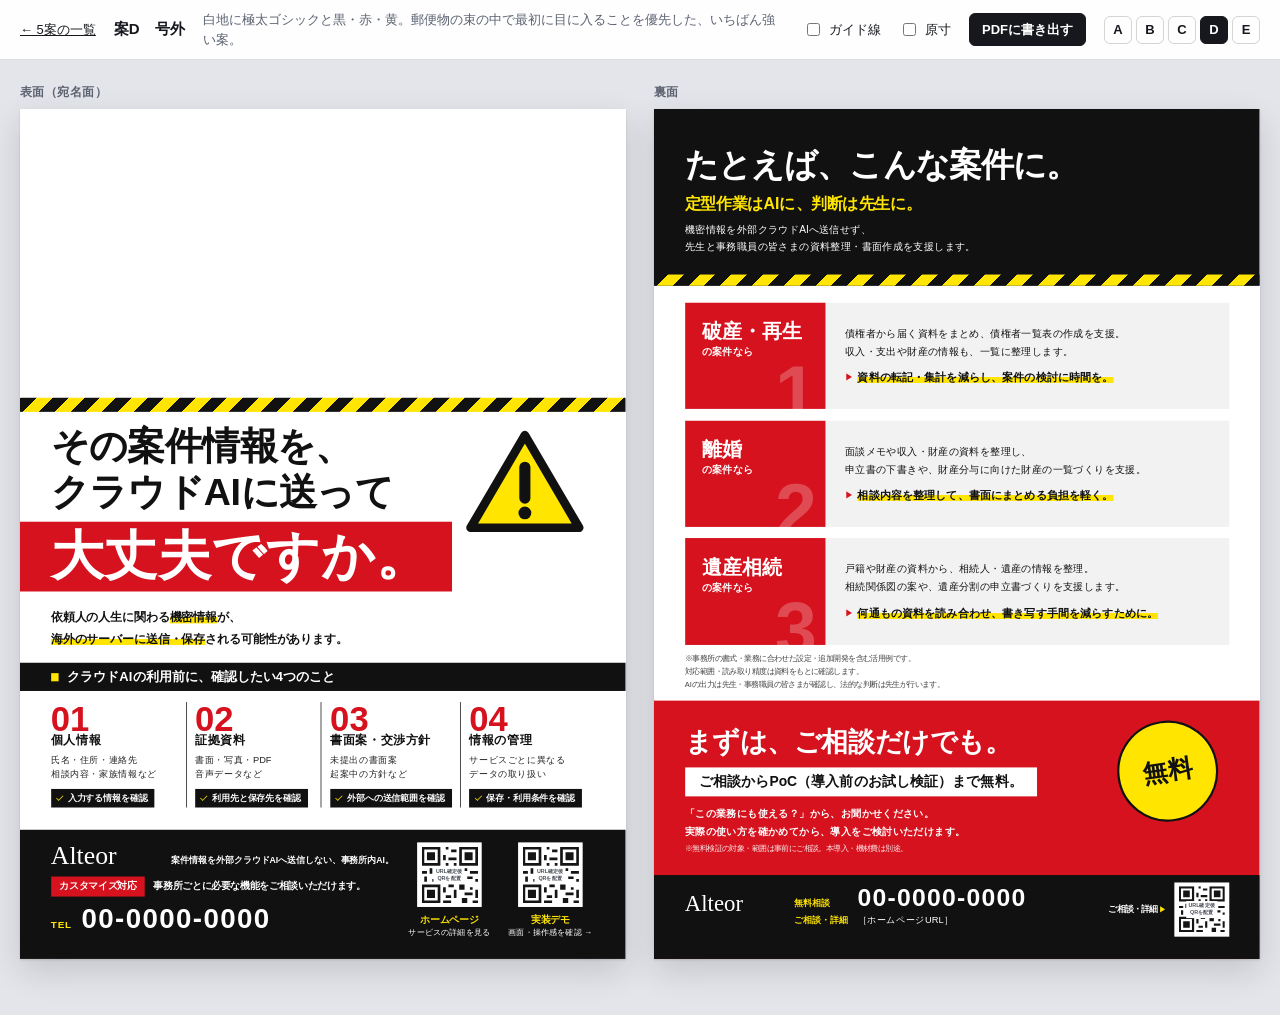
==== plan-d.html @ e07ad295 "Alteor DM デザイン5案を追加 A4大判ハガキDMの表面・裏面を5通りの見せ方で組んだ確認用ページ。  Co-Authored-By: Claude Fable 5.2 <noreply@an" ====
<!doctype html>
<html lang="ja">
<head>
<meta charset="utf-8">
<meta name="viewport" content="width=device-width, initial-scale=1">
<meta name="robots" content="noindex">
<title>案D 号外｜Alteor DM</title>
<link rel="stylesheet" href="shared/sheet.css">
<style>
  /* 案D 号外：白地に極太ゴシック、黒・赤・黄。郵便物の束の中で最初に目に入ることを優先する。 */
  .sheet { --k1: #111; --red: #d5121e; --yel: #ffe500; --din: "DIN Condensed", "Arial Narrow", "Helvetica Neue", sans-serif; color: var(--k1); }
  .tape { background: repeating-linear-gradient(-45deg, var(--k1) 0 4mm, var(--yel) 4mm 8mm); }
  .mk { background: linear-gradient(transparent 52%, var(--yel) 52%); }

  /* ===== 表面 ===== */
  .front .tape { position: absolute; top: 103mm; left: 0; width: 216mm; height: 5mm; }
  .front h1 { position: absolute; top: 112.5mm; left: 11mm; font-size: 38pt; font-weight: 900; line-height: 1.2; letter-spacing: -.01em; white-space: nowrap; }
  .front .punch { position: absolute; top: 147mm; left: 0; padding: .6mm 8mm 1.4mm 11mm; background: var(--red); color: #fff; font-size: 54pt; font-weight: 900; line-height: 1.2; white-space: nowrap; }
  .front .warn { position: absolute; top: 113mm; left: 158mm; width: 44mm; height: 40mm; }
  .front .sub { position: absolute; top: 177.5mm; left: 11mm; font-size: 12pt; font-weight: 600; line-height: 1.8; }
  .front .sec { position: absolute; top: 197.5mm; left: 0; display: flex; align-items: center; gap: 3mm; width: 216mm; height: 10mm; padding-left: 11mm; background: var(--k1); color: #fff; font-size: 13pt; font-weight: 800; letter-spacing: .03em; }
  .front .sec::before { content: ""; width: 2.8mm; height: 2.8mm; background: var(--yel); }
  .front .four { position: absolute; top: 211.5mm; left: 11mm; display: grid; grid-template-columns: repeat(4, 1fr); width: 194mm; }
  .front .four li { padding: 0 3mm; border-left: .4mm solid var(--k1); }
  .front .four li:first-child { padding-left: 0; border-left: 0; }
  .front .four .n { display: block; height: 10mm; color: var(--red); font: 700 35pt/1 var(--din); }
  .front .four h3 { margin-top: .6mm; font-size: 12.5pt; font-weight: 800; line-height: 1.4; white-space: nowrap; }
  .front .four p { margin-top: 1.4mm; color: #222; font-size: 9.4pt; line-height: 1.55; white-space: nowrap; }
  .front .four .ck { display: inline-flex; align-items: center; gap: 1.6mm; margin-top: 2.4mm; padding: .9mm 2.4mm .9mm 2mm; background: var(--k1); color: #fff; font-size: 8.7pt; font-weight: 700; }
  .front .four .ck::before { content: ""; width: 2.4mm; height: 1.3mm; border-bottom: .5mm solid var(--yel); border-left: .5mm solid var(--yel); transform: translateY(-.4mm) rotate(-45deg); }

  .front .foot { position: absolute; top: 257mm; left: 0; width: 216mm; height: 46mm; background: var(--k1); color: #fff; }
  .front .logo { position: absolute; top: 4.5mm; left: 11mm; font: 400 26pt/1 var(--logo); }
  .front .tag { position: absolute; top: 8.4mm; left: 54mm; font-size: 8.8pt; font-weight: 700; white-space: nowrap; }
  .front .custom { position: absolute; top: 16.6mm; left: 11mm; display: flex; align-items: center; gap: 3mm; font-size: 9.6pt; font-weight: 600; white-space: nowrap; }
  .front .custom b { padding: .9mm 3mm; background: var(--red); font-size: 9.6pt; font-weight: 800; }
  .front .tel { position: absolute; top: 25.6mm; left: 11mm; display: flex; align-items: baseline; gap: 3.4mm; }
  .front .tel span { color: var(--yel); font-size: 10pt; font-weight: 800; letter-spacing: .08em; }
  .front .tel b { font: 700 28pt/1.2 var(--din); letter-spacing: .05em; }
  .front .qrs { position: absolute; top: 4.5mm; right: 10mm; display: flex; gap: 2mm; }
  .front .qrs figure { display: flex; flex-direction: column; align-items: center; width: 34mm; }
  .front .qr { width: 23mm; height: 23mm; }
  .front .qrs figcaption { margin-top: 1.8mm; font-size: 8.2pt; line-height: 1.5; text-align: center; white-space: nowrap; }
  .front .qrs figcaption b { display: block; color: var(--yel); font-size: 9.6pt; font-weight: 800; }

  /* ===== 裏面 ===== */
  .back .head { position: absolute; top: 0; left: 0; width: 216mm; height: 63mm; padding: 13mm 11mm 0; background: var(--k1); color: #fff; }
  .back .head .tape { position: absolute; bottom: 0; left: 0; width: 216mm; height: 4mm; }
  .back .head h1 { font-size: 33pt; font-weight: 900; line-height: 1.2; letter-spacing: -.01em; }
  .back .head .sub { margin-top: 3mm; color: var(--yel); font-size: 16pt; font-weight: 800; line-height: 1.5; }
  .back .head .lead { margin-top: 1.6mm; font-size: 10.2pt; line-height: 1.7; }

  .back .rows { position: absolute; top: 69mm; left: 11mm; display: grid; gap: 4mm; width: 194mm; }
  .back .row { display: grid; grid-template-columns: 50mm 1fr; height: 38mm; }
  .back .row .lab { position: relative; overflow: hidden; padding: 6mm 5mm 0 6mm; background: var(--red); color: #fff; }
  .back .row h2 { position: relative; z-index: 1; font-size: 20pt; font-weight: 900; line-height: 1.25; white-space: nowrap; }
  .back .row h2 small { display: block; margin-top: .6mm; font-size: 10.5pt; font-weight: 700; }
  .back .row .big { position: absolute; right: 3mm; bottom: -7.5mm; color: rgba(255, 255, 255, .24); font: 700 76pt/1 var(--din); }
  .back .row .txt { display: flex; flex-direction: column; justify-content: center; align-items: flex-start; padding: 0 7mm; background: #f2f2f2; }
  .back .row p { font-size: 10.5pt; line-height: 1.7; }
  .back .row .gain { margin-top: 2.8mm; font-size: 11pt; font-weight: 800; }
  .back .row .gain::before { content: "▶"; margin-right: 1.6mm; color: var(--red); font-size: 8pt; vertical-align: .3mm; }
  .back .notes { position: absolute; top: 193.5mm; left: 11mm; color: #444; font-size: 7.6pt; line-height: 1.7; }

  .back .cta { position: absolute; top: 211mm; left: 0; width: 216mm; height: 92mm; padding: 8.5mm 11mm 0; background: var(--red); color: #fff; }
  .back .cta h2 { font-size: 27pt; font-weight: 900; line-height: 1.25; }
  .back .cta .free { display: inline-block; margin-top: 3.2mm; padding: 1.5mm 5mm; background: #fff; color: var(--k1); font-size: 14pt; font-weight: 800; line-height: 1.5; }
  .back .cta .txt { margin-top: 3.2mm; font-size: 10.5pt; font-weight: 600; line-height: 1.7; }
  .back .cta .small { margin-top: 1mm; font-size: 7.6pt; opacity: .9; }
  .back .badge { position: absolute; top: 7mm; right: 15mm; display: grid; place-items: center; width: 36mm; height: 36mm; border: .9mm solid var(--k1); border-radius: 50%; background: var(--yel); color: var(--k1); font-size: 25pt; font-weight: 900; letter-spacing: .04em; transform: rotate(-8deg); }
  .back .band { position: absolute; top: 62mm; left: 0; width: 216mm; height: 30mm; background: var(--k1); }
  .back .band .logo { position: absolute; top: 6.4mm; left: 11mm; font: 400 23pt/1 var(--logo); }
  .back .band dl { position: absolute; top: 3.6mm; left: 50mm; display: grid; grid-template-columns: auto 1fr; gap: 0 3.5mm; align-items: baseline; }
  .back .band dt { color: var(--yel); font-size: 8.8pt; font-weight: 800; }
  .back .band .t { font: 700 25pt/1.1 var(--din); letter-spacing: .05em; }
  .back .band .u { font-size: 9.4pt; }
  .back .band figure { position: absolute; top: 2.6mm; right: 11mm; display: flex; align-items: center; gap: 3mm; }
  .back .band figcaption { font-size: 8.6pt; font-weight: 700; white-space: nowrap; }
  .back .band figcaption::after { content: " ▶"; color: var(--yel); font-size: 7pt; }
  .back .band .qr { width: 19.5mm; height: 19.5mm; }
</style>
</head>
<body data-plan="D" data-name="号外" data-note="白地に極太ゴシックと黒・赤・黄。郵便物の束の中で最初に目に入ることを優先した、いちばん強い案。">
<main class="stage">

<section class="sheet front" data-label="表面（宛名面）">
  <i class="tape"></i>
  <h1>その案件情報を、<br>クラウドAIに送って</h1>
  <p class="punch">大丈夫ですか。</p>
  <svg class="warn" viewBox="0 0 100 90" aria-hidden="true"><path d="M50 7 94 82H6Z" fill="#ffe500" stroke="#111" stroke-width="7" stroke-linejoin="round"/><path d="M50 33v25" stroke="#111" stroke-width="9" stroke-linecap="round"/><circle cx="50" cy="70" r="5.2" fill="#111"/></svg>
  <p class="sub">依頼人の人生に関わる<span class="mk">機密情報</span>が、<br><span class="mk">海外のサーバーに送信・保存</span>される可能性があります。</p>

  <h2 class="sec">クラウドAIの利用前に、確認したい4つのこと</h2>
  <ol class="four">
    <li><span class="n">01</span><h3>個人情報</h3><p>氏名・住所・連絡先<br>相談内容・家族情報など</p><p class="ck">入力する情報を確認</p></li>
    <li><span class="n">02</span><h3>証拠資料</h3><p>書面・写真・PDF<br>音声データなど</p><p class="ck">利用先と保存先を確認</p></li>
    <li><span class="n">03</span><h3>書面案・交渉方針</h3><p>未提出の書面案<br>起案中の方針など</p><p class="ck">外部への送信範囲を確認</p></li>
    <li><span class="n">04</span><h3>情報の管理</h3><p>サービスごとに異なる<br>データの取り扱い</p><p class="ck">保存・利用条件を確認</p></li>
  </ol>

  <div class="foot">
    <span class="logo">Alteor</span>
    <p class="tag">案件情報を外部クラウドAIへ送信しない、事務所内AI。</p>
    <p class="custom"><b>カスタマイズ対応</b>事務所ごとに必要な機能をご相談いただけます。</p>
    <p class="tel"><span>TEL</span><b class="tbd">00-0000-0000</b></p>
    <div class="qrs">
      <figure><div class="qr tbd"><span>URL確定後<br>QRを配置</span></div><figcaption><b>ホームページ</b>サービスの詳細を見る</figcaption></figure>
      <figure><div class="qr tbd"><span>URL確定後<br>QRを配置</span></div><figcaption><b>実装デモ</b>画面・操作感を確認 →</figcaption></figure>
    </div>
  </div>
</section>

<section class="sheet back" data-label="裏面">
  <header class="head">
    <h1>たとえば、こんな案件に。</h1>
    <p class="sub">定型作業はAIに、判断は先生に。</p>
    <p class="lead">機密情報を外部クラウドAIへ送信せず、<br>先生と事務職員の皆さまの資料整理・書面作成を支援します。</p>
    <i class="tape"></i>
  </header>

  <div class="rows">
    <article class="row">
      <div class="lab"><h2>破産・再生<small>の案件なら</small></h2><span class="big" aria-hidden="true">1</span></div>
      <div class="txt">
        <p>債権者から届く資料をまとめ、債権者一覧表の作成を支援。<br>収入・支出や財産の情報も、一覧に整理します。</p>
        <p class="gain"><span class="mk">資料の転記・集計を減らし、案件の検討に時間を。</span></p>
      </div>
    </article>
    <article class="row">
      <div class="lab"><h2>離婚<small>の案件なら</small></h2><span class="big" aria-hidden="true">2</span></div>
      <div class="txt">
        <p>面談メモや収入・財産の資料を整理し、<br>申立書の下書きや、財産分与に向けた財産の一覧づくりを支援。</p>
        <p class="gain"><span class="mk">相談内容を整理して、書面にまとめる負担を軽く。</span></p>
      </div>
    </article>
    <article class="row">
      <div class="lab"><h2>遺産相続<small>の案件なら</small></h2><span class="big" aria-hidden="true">3</span></div>
      <div class="txt">
        <p>戸籍や財産の資料から、相続人・遺産の情報を整理。<br>相続関係図の案や、遺産分割の申立書づくりを支援します。</p>
        <p class="gain"><span class="mk">何通もの資料を読み合わせ、書き写す手間を減らすために。</span></p>
      </div>
    </article>
  </div>

  <p class="notes">※事務所の書式・業務に合わせた設定・追加開発を含む活用例です。<br>対応範囲・読み取り精度は資料をもとに確認します。<br>AIの出力は先生・事務職員の皆さまが確認し、法的な判断は先生が行います。</p>

  <div class="cta">
    <h2>まずは、ご相談だけでも。</h2>
    <p class="free">ご相談からPoC（導入前のお試し検証）まで無料。</p>
    <p class="txt">「この業務にも使える？」から、お聞かせください。<br>実際の使い方を確かめてから、導入をご検討いただけます。</p>
    <p class="small">※無料検証の対象・範囲は事前にご相談。本導入・機材費は別途。</p>
    <span class="badge" aria-hidden="true">無料</span>
    <div class="band">
      <span class="logo">Alteor</span>
      <dl>
        <dt>無料相談</dt><dd class="t tbd">00-0000-0000</dd>
        <dt>ご相談・詳細</dt><dd class="u tbd">［ホームページURL］</dd>
      </dl>
      <figure><figcaption>ご相談・詳細</figcaption><div class="qr tbd"><span>URL確定後<br>QRを配置</span></div></figure>
    </div>
  </div>
</section>

</main>
<script src="shared/sheet.js"></script>
</body>
</html>
---- shared/sheet.css ----
/* 共通：シート（塗り足し込み 216×303mm）の表示・ガイド線・PDF書き出し
   各案のHTMLは .sheet.front / .sheet.back の中身とその案だけのCSSを持つ。 */

:root {
  --mincho: "Hiragino Mincho ProN", "Yu Mincho", "YuMincho", "Noto Serif JP", serif;
  --gothic: "Hiragino Sans", "Hiragino Kaku Gothic ProN", "Yu Gothic", "YuGothic", "Noto Sans JP", sans-serif;
  --logo: Georgia, "Times New Roman", serif;
  --num: "Helvetica Neue", Arial, sans-serif;
  --k: 1;
}

*, *::before, *::after { box-sizing: border-box; }
html { -webkit-print-color-adjust: exact; print-color-adjust: exact; -webkit-text-size-adjust: 100%; }
body { margin: 0; background: #e3e5ea; color: #16181d; font-family: var(--gothic); -webkit-font-smoothing: antialiased; }

/* ---------- ビューアのバー（画面だけ） ---------- */
.bar { position: sticky; top: 0; z-index: 50; display: flex; flex-wrap: wrap; align-items: center; gap: 8px 18px; padding: 10px 20px; border-bottom: 1px solid rgba(0, 0, 0, .12); background: rgba(255, 255, 255, .94); backdrop-filter: blur(8px); font-size: 13px; line-height: 1.5; }
.bar a { color: inherit; }
.bar .ttl { font-size: 15px; font-weight: 700; white-space: nowrap; }
.bar .note { flex: 1 1 320px; min-width: 0; color: #5b6270; }
.bar nav { display: flex; gap: 4px; }
.bar nav a { display: grid; place-items: center; width: 28px; height: 28px; border: 1px solid rgba(0, 0, 0, .16); border-radius: 6px; font-weight: 600; text-decoration: none; }
.bar nav a[aria-current] { border-color: #16181d; background: #16181d; color: #fff; }
.bar label { display: inline-flex; align-items: center; gap: 6px; white-space: nowrap; cursor: pointer; }
.bar button { padding: 6px 12px; border: 1px solid #16181d; border-radius: 6px; background: #16181d; color: #fff; font: inherit; font-weight: 600; cursor: pointer; }
.legend { display: none; flex-wrap: wrap; gap: 4px 14px; width: 100%; color: #5b6270; font-size: 12px; }
.show-guides .legend { display: flex; }
.legend i { display: inline-block; width: 18px; height: 0; margin-right: 5px; border-top: 2px solid; vertical-align: middle; }
.legend .l-trim { border-color: #00a0e9; }
.legend .l-safe { border-color: #e4007f; border-top-style: dashed; }
.legend .l-tbd { width: 14px; height: 10px; border: 1px dashed #e4007f; }

/* ---------- シートの並び ---------- */
.stage { display: flex; flex-wrap: wrap; align-items: flex-start; justify-content: center; gap: 28px; padding: 24px 20px 56px; }
.sheet-wrap { flex: none; }
.sheet-cap { margin: 0 0 8px; color: #5b6270; font-size: 12px; font-weight: 600; letter-spacing: .04em; }
.sheet-box { width: calc(216mm * var(--k)); height: calc(303mm * var(--k)); background: #fff; box-shadow: 0 1px 2px rgba(0, 0, 0, .12), 0 12px 32px rgba(0, 0, 0, .14); }

.sheet { position: relative; width: 216mm; height: 303mm; overflow: hidden; background: #fff; color: #16181d; font-size: 10pt; line-height: 1.6; transform: scale(var(--k)); transform-origin: 0 0; line-break: strict; }
.sheet h1, .sheet h2, .sheet h3, .sheet p, .sheet ul, .sheet ol, .sheet dl, .sheet dd, .sheet figure { margin: 0; padding: 0; }
.sheet ul, .sheet ol { list-style: none; }
.sheet em { font-style: normal; }
.sheet svg { display: block; }

/* ---------- QR の仮置き（URL確定後に差し替え） ---------- */
.qr { position: relative; display: grid; place-items: center; width: 24mm; height: 24mm; background: #fff url("data:image/svg+xml,%3Csvg xmlns='http://www.w3.org/2000/svg' viewBox='0 0 21 21'%3E%3Cpath fill='%23151515' fill-rule='evenodd' d='M0 0h7v7H0zM1 1h5v5H1zM2 2h3v3H2zM14 0h7v7h-7zM15 1h5v5h-5zM16 2h3v3h-3zM0 14h7v7H0zM1 15h5v5H1zM2 16h3v3H2zM9 0h1v1H9zM11 1h2v1h-2zM8 3h1v2H8zM10 4h3v1h-3zM9 6h1v1H9zM12 6h1v1h-1zM0 9h2v1H0zM3 8h1v2H3zM5 10h2v1H5zM1 11h1v2H1zM4 12h2v1H4zM15 8h2v1h-2zM18 9h3v1h-3zM14 10h1v2h-1zM17 11h2v1h-2zM20 12h1v1h-1zM8 15h1v2H8zM10 14h2v1h-2zM12 16h1v3h-1zM9 18h2v1H9zM8 20h3v1H8zM14 14h2v2h-2zM18 15h1v1h-1zM16 17h3v1h-3zM20 16h1v3h-1zM15 19h2v2h-2zM19 20h2v1h-2z'/%3E%3C/svg%3E") center / calc(100% - 3mm) no-repeat; color: #4a4f5a; font: 600 5.4pt/1.4 var(--gothic); letter-spacing: 0; text-align: center; }
.qr span { padding: .5mm .8mm; background: #fff; }

/* ---------- ガイド線（画面だけ・印刷されない） ---------- */
.guides { position: absolute; inset: 0; z-index: 90; display: none; pointer-events: none; }
.show-guides .guides { display: block; }
.guides i { position: absolute; display: block; font-style: normal; }
.guides .trim { inset: 3mm; border: .25mm solid #00a0e9; }
.guides .safe { inset: 6mm; border: .25mm dashed #e4007f; }
.guides .addr { top: 0; left: 0; display: grid; place-items: center; width: 100%; height: 103mm; border-bottom: .25mm solid #00a0e9; background: repeating-linear-gradient(-45deg, rgba(0, 160, 233, .1) 0 2mm, transparent 2mm 4mm); color: #0077b3; font: 600 11pt var(--gothic); }
.show-guides .tbd { outline: .3mm dashed #e4007f; outline-offset: .7mm; }

/* ---------- 一覧ページのサムネイル用（?view=front / ?view=back） ---------- */
html.embed body { background: #fff; }
html.embed .stage { display: block; padding: 0; }
html.embed .sheet-cap { display: none; }
html.embed .sheet-box { box-shadow: none; }

/* ---------- 印刷・PDF（1ページ＝216×303mm、塗り足し込み） ---------- */
@page { size: 216mm 303mm; margin: 0; }
@media print {
  body { background: #fff; }
  .bar, .sheet-cap, .guides { display: none !important; }
  .stage { display: block; padding: 0; }
  .sheet-box { width: 216mm; height: 303mm; overflow: hidden; box-shadow: none; break-after: page; }
  .sheet-wrap:last-child .sheet-box { break-after: auto; }
  .sheet { transform: none; }
}
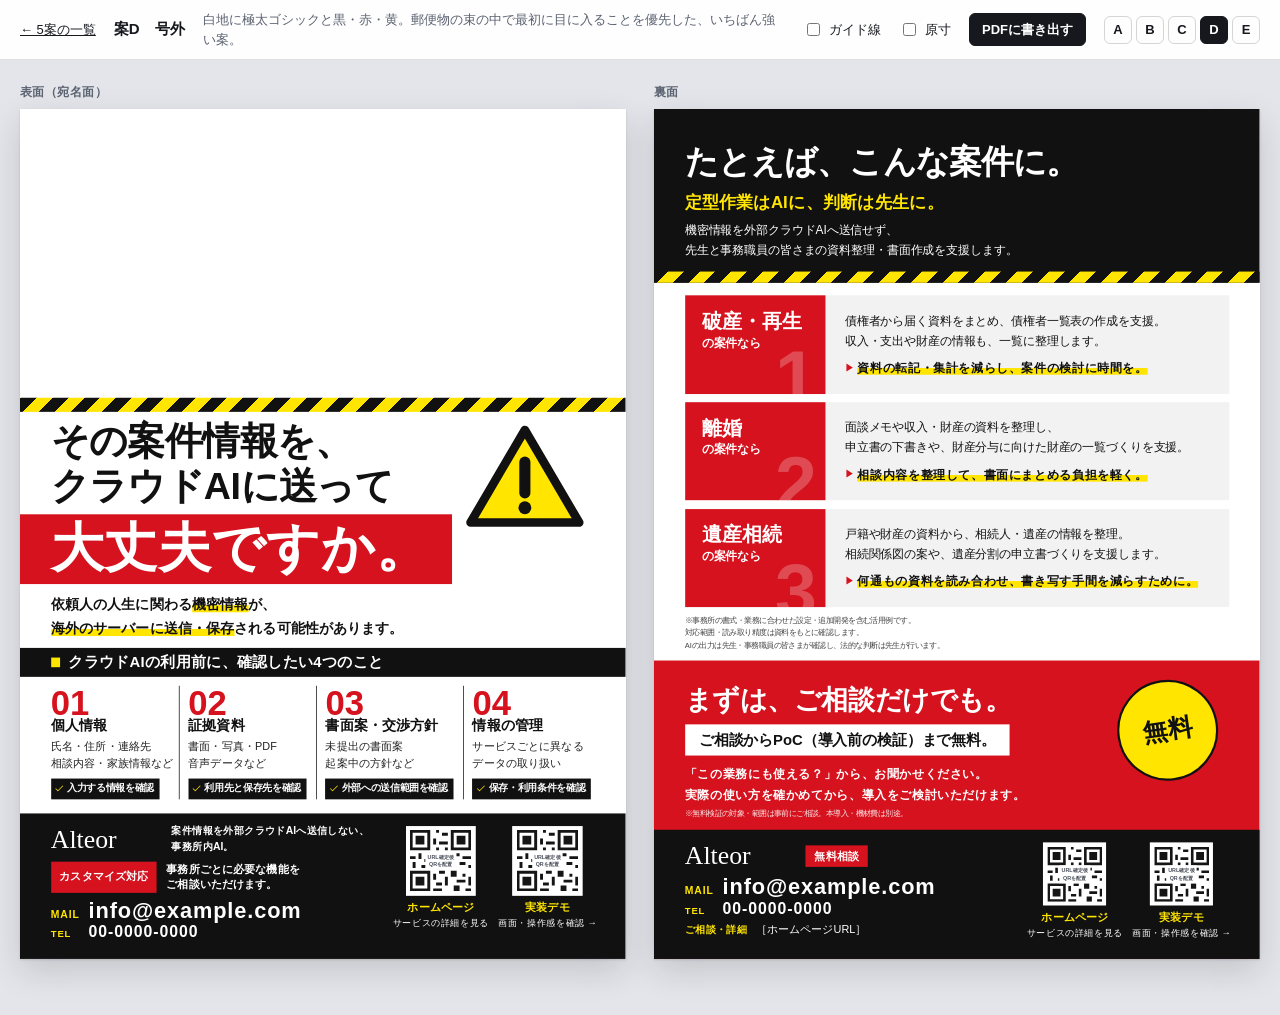
==== commit 88d7f13f: "案D：連絡先にメールを併記し、裏面のQRを2つに、小さい文字を拡大 - 表裏とも MAIL を主に、TEL を小さめに併記 - 裏面のQRをホームページ・実装デモの2つに - 「導入前のお試し検証」を" ====
--- a/plan-d.html
+++ b/plan-d.html
@@ -7,77 +7,85 @@
 <title>案D 号外｜Alteor DM</title>
 <link rel="stylesheet" href="shared/sheet.css">
 <style>
-  /* 案D 号外：白地に極太ゴシック、黒・赤・黄。郵便物の束の中で最初に目に入ることを優先する。 */
+  /* 案D 号外：白地に極太ゴシック、黒・赤・黄。郵便物の束の中で最初に目に入ることを優先する。
+     本文まわりの文字は 11pt 以上にそろえる（※の但し書きだけ 7.6pt のまま）。 */
   .sheet { --k1: #111; --red: #d5121e; --yel: #ffe500; --din: "DIN Condensed", "Arial Narrow", "Helvetica Neue", sans-serif; color: var(--k1); }
   .tape { background: repeating-linear-gradient(-45deg, var(--k1) 0 4mm, var(--yel) 4mm 8mm); }
   .mk { background: linear-gradient(transparent 52%, var(--yel) 52%); }
 
+  /* 連絡先（表裏共通）：メールを主に、電話は小さめに */
+  .contact { display: grid; grid-template-columns: auto auto; justify-content: start; align-items: baseline; gap: 0 3.2mm; }
+  .contact dt { color: var(--yel); font-size: 10.5pt; font-weight: 800; letter-spacing: .08em; }
+  .contact dt.s { font-size: 9.6pt; }
+  .contact .m { font: 700 22pt/1.2 var(--din); letter-spacing: .04em; white-space: nowrap; }
+  .contact .t { font: 700 16pt/1.2 var(--din); letter-spacing: .06em; white-space: nowrap; }
+
+  /* QR（表裏共通）：ホームページと実装デモの2つ */
+  .qrs { position: absolute; right: 10mm; display: flex; gap: 2mm; }
+  .qrs figure { display: flex; flex-direction: column; align-items: center; width: 36mm; }
+  .qrs figcaption { margin-top: 1.6mm; font-size: 9.4pt; line-height: 1.45; text-align: center; white-space: nowrap; }
+  .qrs figcaption b { display: block; color: var(--yel); font-size: 11pt; font-weight: 800; }
+
   /* ===== 表面 ===== */
   .front .tape { position: absolute; top: 103mm; left: 0; width: 216mm; height: 5mm; }
-  .front h1 { position: absolute; top: 112.5mm; left: 11mm; font-size: 38pt; font-weight: 900; line-height: 1.2; letter-spacing: -.01em; white-space: nowrap; }
-  .front .punch { position: absolute; top: 147mm; left: 0; padding: .6mm 8mm 1.4mm 11mm; background: var(--red); color: #fff; font-size: 54pt; font-weight: 900; line-height: 1.2; white-space: nowrap; }
-  .front .warn { position: absolute; top: 113mm; left: 158mm; width: 44mm; height: 40mm; }
-  .front .sub { position: absolute; top: 177.5mm; left: 11mm; font-size: 12pt; font-weight: 600; line-height: 1.8; }
-  .front .sec { position: absolute; top: 197.5mm; left: 0; display: flex; align-items: center; gap: 3mm; width: 216mm; height: 10mm; padding-left: 11mm; background: var(--k1); color: #fff; font-size: 13pt; font-weight: 800; letter-spacing: .03em; }
-  .front .sec::before { content: ""; width: 2.8mm; height: 2.8mm; background: var(--yel); }
-  .front .four { position: absolute; top: 211.5mm; left: 11mm; display: grid; grid-template-columns: repeat(4, 1fr); width: 194mm; }
-  .front .four li { padding: 0 3mm; border-left: .4mm solid var(--k1); }
+  .front h1 { position: absolute; top: 110.5mm; left: 11mm; font-size: 38pt; font-weight: 900; line-height: 1.2; letter-spacing: -.01em; white-space: nowrap; }
+  .front .punch { position: absolute; top: 144.5mm; left: 0; padding: .6mm 8mm 1.4mm 11mm; background: var(--red); color: #fff; font-size: 54pt; font-weight: 900; line-height: 1.2; white-space: nowrap; }
+  .front .warn { position: absolute; top: 111mm; left: 158mm; width: 44mm; height: 40mm; }
+  .front .sub { position: absolute; top: 172.5mm; left: 11mm; font-size: 14pt; font-weight: 600; line-height: 1.7; white-space: nowrap; }
+  .front .sec { position: absolute; top: 192mm; left: 0; display: flex; align-items: center; gap: 3mm; width: 216mm; height: 10.5mm; padding-left: 11mm; background: var(--k1); color: #fff; font-size: 15pt; font-weight: 800; letter-spacing: .03em; }
+  .front .sec::before { content: ""; width: 3.2mm; height: 3.2mm; background: var(--yel); }
+  .front .four { position: absolute; top: 205.5mm; left: 11mm; display: grid; grid-template-columns: 45.7mm 48.9mm 52.4mm 47mm; width: 194mm; }
+  .front .four li { padding: 0 2mm 0 3mm; border-left: .4mm solid var(--k1); }
   .front .four li:first-child { padding-left: 0; border-left: 0; }
   .front .four .n { display: block; height: 10mm; color: var(--red); font: 700 35pt/1 var(--din); }
-  .front .four h3 { margin-top: .6mm; font-size: 12.5pt; font-weight: 800; line-height: 1.4; white-space: nowrap; }
-  .front .four p { margin-top: 1.4mm; color: #222; font-size: 9.4pt; line-height: 1.55; white-space: nowrap; }
-  .front .four .ck { display: inline-flex; align-items: center; gap: 1.6mm; margin-top: 2.4mm; padding: .9mm 2.4mm .9mm 2mm; background: var(--k1); color: #fff; font-size: 8.7pt; font-weight: 700; }
-  .front .four .ck::before { content: ""; width: 2.4mm; height: 1.3mm; border-bottom: .5mm solid var(--yel); border-left: .5mm solid var(--yel); transform: translateY(-.4mm) rotate(-45deg); }
+  .front .four h3 { margin-top: .6mm; font-size: 14.5pt; font-weight: 800; line-height: 1.4; white-space: nowrap; }
+  .front .four p { margin-top: 1.2mm; color: #222; font-size: 11pt; line-height: 1.55; white-space: nowrap; }
+  .front .four .ck { display: inline-flex; align-items: center; gap: 1.4mm; margin-top: 2.2mm; padding: .9mm 2mm .9mm 1.8mm; background: var(--k1); color: #fff; font-size: 10pt; font-weight: 700; }
+  .front .four .ck::before { content: ""; width: 2.6mm; height: 1.4mm; border-bottom: .5mm solid var(--yel); border-left: .5mm solid var(--yel); transform: translateY(-.4mm) rotate(-45deg); }
 
-  .front .foot { position: absolute; top: 257mm; left: 0; width: 216mm; height: 46mm; background: var(--k1); color: #fff; }
+  .front .foot { position: absolute; top: 251mm; left: 0; width: 216mm; height: 52mm; background: var(--k1); color: #fff; }
   .front .logo { position: absolute; top: 4.5mm; left: 11mm; font: 400 26pt/1 var(--logo); }
-  .front .tag { position: absolute; top: 8.4mm; left: 54mm; font-size: 8.8pt; font-weight: 700; white-space: nowrap; }
-  .front .custom { position: absolute; top: 16.6mm; left: 11mm; display: flex; align-items: center; gap: 3mm; font-size: 9.6pt; font-weight: 600; white-space: nowrap; }
-  .front .custom b { padding: .9mm 3mm; background: var(--red); font-size: 9.6pt; font-weight: 800; }
-  .front .tel { position: absolute; top: 25.6mm; left: 11mm; display: flex; align-items: baseline; gap: 3.4mm; }
-  .front .tel span { color: var(--yel); font-size: 10pt; font-weight: 800; letter-spacing: .08em; }
-  .front .tel b { font: 700 28pt/1.2 var(--din); letter-spacing: .05em; }
-  .front .qrs { position: absolute; top: 4.5mm; right: 10mm; display: flex; gap: 2mm; }
-  .front .qrs figure { display: flex; flex-direction: column; align-items: center; width: 34mm; }
-  .front .qr { width: 23mm; height: 23mm; }
-  .front .qrs figcaption { margin-top: 1.8mm; font-size: 8.2pt; line-height: 1.5; text-align: center; white-space: nowrap; }
-  .front .qrs figcaption b { display: block; color: var(--yel); font-size: 9.6pt; font-weight: 800; }
+  .front .tag { position: absolute; top: 3.6mm; left: 54mm; font-size: 10.5pt; font-weight: 700; line-height: 1.5; white-space: nowrap; }
+  .front .custom { position: absolute; top: 17.2mm; left: 11mm; display: flex; gap: 3.4mm; font-size: 11pt; font-weight: 600; line-height: 1.45; white-space: nowrap; }
+  .front .custom b { display: grid; place-items: center; padding: 0 3mm; background: var(--red); font-weight: 800; }
+  .front .contact { position: absolute; top: 30mm; left: 11mm; }
+  .front .qrs { top: 4.5mm; }
+  .front .qr { width: 25mm; height: 25mm; }
 
   /* ===== 裏面 ===== */
-  .back .head { position: absolute; top: 0; left: 0; width: 216mm; height: 63mm; padding: 13mm 11mm 0; background: var(--k1); color: #fff; }
+  .back .head { position: absolute; top: 0; left: 0; width: 216mm; height: 62mm; padding: 12mm 11mm 0; background: var(--k1); color: #fff; }
   .back .head .tape { position: absolute; bottom: 0; left: 0; width: 216mm; height: 4mm; }
   .back .head h1 { font-size: 33pt; font-weight: 900; line-height: 1.2; letter-spacing: -.01em; }
-  .back .head .sub { margin-top: 3mm; color: var(--yel); font-size: 16pt; font-weight: 800; line-height: 1.5; }
-  .back .head .lead { margin-top: 1.6mm; font-size: 10.2pt; line-height: 1.7; }
+  .back .head .sub { margin-top: 3mm; color: var(--yel); font-size: 17pt; font-weight: 800; line-height: 1.5; }
+  .back .head .lead { margin-top: 1.4mm; font-size: 12pt; line-height: 1.7; }
 
-  .back .rows { position: absolute; top: 69mm; left: 11mm; display: grid; gap: 4mm; width: 194mm; }
-  .back .row { display: grid; grid-template-columns: 50mm 1fr; height: 38mm; }
-  .back .row .lab { position: relative; overflow: hidden; padding: 6mm 5mm 0 6mm; background: var(--red); color: #fff; }
+  .back .rows { position: absolute; top: 66.5mm; left: 11mm; display: grid; gap: 3mm; width: 194mm; }
+  .back .row { display: grid; grid-template-columns: 50mm 1fr; height: 35mm; }
+  .back .row .lab { position: relative; overflow: hidden; padding: 5mm 5mm 0 6mm; background: var(--red); color: #fff; }
   .back .row h2 { position: relative; z-index: 1; font-size: 20pt; font-weight: 900; line-height: 1.25; white-space: nowrap; }
-  .back .row h2 small { display: block; margin-top: .6mm; font-size: 10.5pt; font-weight: 700; }
+  .back .row h2 small { display: block; margin-top: .6mm; font-size: 12pt; font-weight: 700; }
   .back .row .big { position: absolute; right: 3mm; bottom: -7.5mm; color: rgba(255, 255, 255, .24); font: 700 76pt/1 var(--din); }
-  .back .row .txt { display: flex; flex-direction: column; justify-content: center; align-items: flex-start; padding: 0 7mm; background: #f2f2f2; }
-  .back .row p { font-size: 10.5pt; line-height: 1.7; }
-  .back .row .gain { margin-top: 2.8mm; font-size: 11pt; font-weight: 800; }
-  .back .row .gain::before { content: "▶"; margin-right: 1.6mm; color: var(--red); font-size: 8pt; vertical-align: .3mm; }
-  .back .notes { position: absolute; top: 193.5mm; left: 11mm; color: #444; font-size: 7.6pt; line-height: 1.7; }
+  .back .row .txt { display: flex; flex-direction: column; justify-content: center; align-items: flex-start; padding: 0 6mm 0 7mm; background: #f2f2f2; }
+  .back .row p { font-size: 12pt; line-height: 1.7; }
+  .back .row .gain { margin-top: 2.4mm; font-size: 12.5pt; font-weight: 800; }
+  .back .row .gain::before { content: "▶"; margin-right: 1.6mm; color: var(--red); font-size: 8.6pt; vertical-align: .4mm; }
+  .back .notes { position: absolute; top: 179.8mm; left: 11mm; color: #444; font-size: 7.6pt; line-height: 1.7; }
 
-  .back .cta { position: absolute; top: 211mm; left: 0; width: 216mm; height: 92mm; padding: 8.5mm 11mm 0; background: var(--red); color: #fff; }
+  .back .cta { position: absolute; top: 196.5mm; left: 0; width: 216mm; height: 106.5mm; padding: 8mm 11mm 0; background: var(--red); color: #fff; }
   .back .cta h2 { font-size: 27pt; font-weight: 900; line-height: 1.25; }
-  .back .cta .free { display: inline-block; margin-top: 3.2mm; padding: 1.5mm 5mm; background: #fff; color: var(--k1); font-size: 14pt; font-weight: 800; line-height: 1.5; }
-  .back .cta .txt { margin-top: 3.2mm; font-size: 10.5pt; font-weight: 600; line-height: 1.7; }
+  .back .cta .free { display: inline-block; margin-top: 3mm; padding: 1.5mm 5mm; background: #fff; color: var(--k1); font-size: 15pt; font-weight: 800; line-height: 1.5; }
+  .back .cta .txt { margin-top: 3mm; font-size: 12.5pt; font-weight: 600; line-height: 1.7; }
   .back .cta .small { margin-top: 1mm; font-size: 7.6pt; opacity: .9; }
   .back .badge { position: absolute; top: 7mm; right: 15mm; display: grid; place-items: center; width: 36mm; height: 36mm; border: .9mm solid var(--k1); border-radius: 50%; background: var(--yel); color: var(--k1); font-size: 25pt; font-weight: 900; letter-spacing: .04em; transform: rotate(-8deg); }
-  .back .band { position: absolute; top: 62mm; left: 0; width: 216mm; height: 30mm; background: var(--k1); }
-  .back .band .logo { position: absolute; top: 6.4mm; left: 11mm; font: 400 23pt/1 var(--logo); }
-  .back .band dl { position: absolute; top: 3.6mm; left: 50mm; display: grid; grid-template-columns: auto 1fr; gap: 0 3.5mm; align-items: baseline; }
-  .back .band dt { color: var(--yel); font-size: 8.8pt; font-weight: 800; }
-  .back .band .t { font: 700 25pt/1.1 var(--din); letter-spacing: .05em; }
-  .back .band .u { font-size: 9.4pt; }
-  .back .band figure { position: absolute; top: 2.6mm; right: 11mm; display: flex; align-items: center; gap: 3mm; }
-  .back .band figcaption { font-size: 8.6pt; font-weight: 700; white-space: nowrap; }
-  .back .band figcaption::after { content: " ▶"; color: var(--yel); font-size: 7pt; }
-  .back .band .qr { width: 19.5mm; height: 19.5mm; }
+
+  .back .band { position: absolute; top: 60.5mm; left: 0; width: 216mm; height: 46mm; background: var(--k1); }
+  .back .band .logo { position: absolute; top: 4.5mm; left: 11mm; font: 400 26pt/1 var(--logo); }
+  .back .band .free2 { position: absolute; top: 5.6mm; left: 54mm; padding: .8mm 3.2mm; background: var(--red); font-size: 11pt; font-weight: 800; line-height: 1.5; }
+  .back .band .contact { position: absolute; top: 15.4mm; left: 11mm; }
+  .back .band .web { position: absolute; top: 32.4mm; left: 11mm; display: flex; align-items: baseline; gap: 3mm; font-size: 11pt; line-height: 1.5; white-space: nowrap; }
+  .back .band .web b { color: var(--yel); font-size: 10.5pt; font-weight: 800; }
+  .back .qrs { top: 4.5mm; }
+  .back .qr { width: 22.5mm; height: 22.5mm; }
 </style>
 </head>
 <body data-plan="D" data-name="号外" data-note="白地に極太ゴシックと黒・赤・黄。郵便物の束の中で最初に目に入ることを優先した、いちばん強い案。">
@@ -100,9 +108,12 @@
 
   <div class="foot">
     <span class="logo">Alteor</span>
-    <p class="tag">案件情報を外部クラウドAIへ送信しない、事務所内AI。</p>
-    <p class="custom"><b>カスタマイズ対応</b>事務所ごとに必要な機能をご相談いただけます。</p>
-    <p class="tel"><span>TEL</span><b class="tbd">00-0000-0000</b></p>
+    <p class="tag">案件情報を外部クラウドAIへ送信しない、<br>事務所内AI。</p>
+    <p class="custom"><b>カスタマイズ対応</b><span>事務所ごとに必要な機能を<br>ご相談いただけます。</span></p>
+    <dl class="contact">
+      <dt>MAIL</dt><dd class="m tbd">info@example.com</dd>
+      <dt class="s">TEL</dt><dd class="t tbd">00-0000-0000</dd>
+    </dl>
     <div class="qrs">
       <figure><div class="qr tbd"><span>URL確定後<br>QRを配置</span></div><figcaption><b>ホームページ</b>サービスの詳細を見る</figcaption></figure>
       <figure><div class="qr tbd"><span>URL確定後<br>QRを配置</span></div><figcaption><b>実装デモ</b>画面・操作感を確認 →</figcaption></figure>
@@ -146,17 +157,22 @@
 
   <div class="cta">
     <h2>まずは、ご相談だけでも。</h2>
-    <p class="free">ご相談からPoC（導入前のお試し検証）まで無料。</p>
+    <p class="free">ご相談からPoC（導入前の検証）まで無料。</p>
     <p class="txt">「この業務にも使える？」から、お聞かせください。<br>実際の使い方を確かめてから、導入をご検討いただけます。</p>
     <p class="small">※無料検証の対象・範囲は事前にご相談。本導入・機材費は別途。</p>
     <span class="badge" aria-hidden="true">無料</span>
     <div class="band">
       <span class="logo">Alteor</span>
-      <dl>
-        <dt>無料相談</dt><dd class="t tbd">00-0000-0000</dd>
-        <dt>ご相談・詳細</dt><dd class="u tbd">［ホームページURL］</dd>
+      <p class="free2">無料相談</p>
+      <dl class="contact">
+        <dt>MAIL</dt><dd class="m tbd">info@example.com</dd>
+        <dt class="s">TEL</dt><dd class="t tbd">00-0000-0000</dd>
       </dl>
-      <figure><figcaption>ご相談・詳細</figcaption><div class="qr tbd"><span>URL確定後<br>QRを配置</span></div></figure>
+      <p class="web"><b>ご相談・詳細</b><span class="tbd">［ホームページURL］</span></p>
+      <div class="qrs">
+        <figure><div class="qr tbd"><span>URL確定後<br>QRを配置</span></div><figcaption><b>ホームページ</b>サービスの詳細を見る</figcaption></figure>
+        <figure><div class="qr tbd"><span>URL確定後<br>QRを配置</span></div><figcaption><b>実装デモ</b>画面・操作感を確認 →</figcaption></figure>
+      </div>
     </div>
   </div>
 </section>
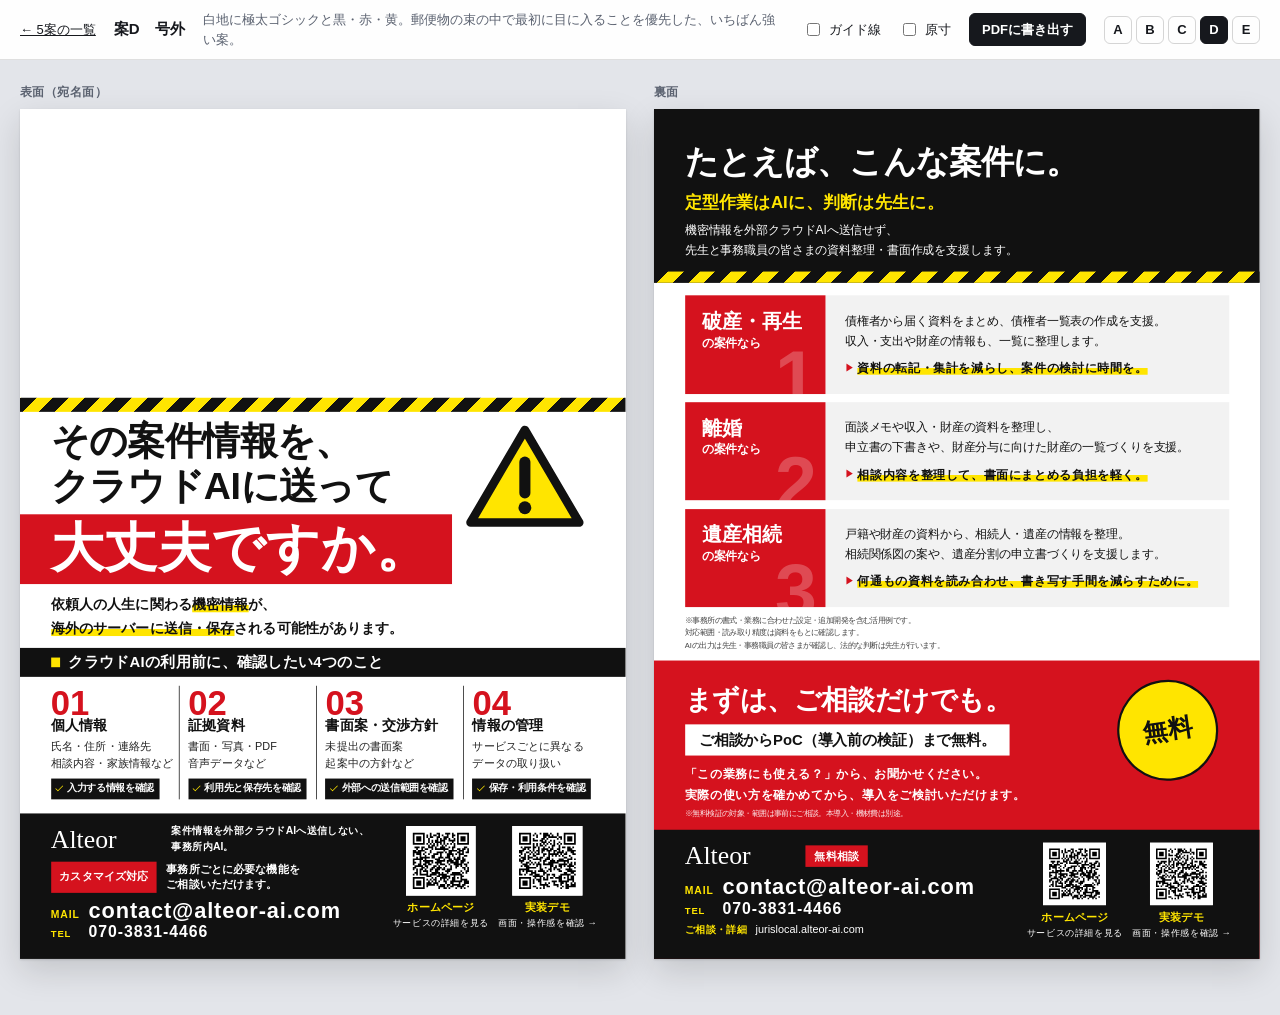
==== commit b5124f8a: "案D：連絡先とURLを確定の値に差し替え、QRコードを実物に - メールアドレスと電話番号を確定の値に - ホームページ・実装デモのQRコードを表裏4か所に配置（assets/qr-lp.svg, q" ====
--- a/plan-d.html
+++ b/plan-d.html
@@ -25,6 +25,7 @@
   .qrs figure { display: flex; flex-direction: column; align-items: center; width: 36mm; }
   .qrs figcaption { margin-top: 1.6mm; font-size: 9.4pt; line-height: 1.45; text-align: center; white-space: nowrap; }
   .qrs figcaption b { display: block; color: var(--yel); font-size: 11pt; font-weight: 800; }
+  .qrs img.qr { display: block; background: #fff; }
 
   /* ===== 表面 ===== */
   .front .tape { position: absolute; top: 103mm; left: 0; width: 216mm; height: 5mm; }
@@ -111,12 +112,12 @@
     <p class="tag">案件情報を外部クラウドAIへ送信しない、<br>事務所内AI。</p>
     <p class="custom"><b>カスタマイズ対応</b><span>事務所ごとに必要な機能を<br>ご相談いただけます。</span></p>
     <dl class="contact">
-      <dt>MAIL</dt><dd class="m tbd">info@example.com</dd>
-      <dt class="s">TEL</dt><dd class="t tbd">00-0000-0000</dd>
+      <dt>MAIL</dt><dd class="m">contact@alteor-ai.com</dd>
+      <dt class="s">TEL</dt><dd class="t">070-3831-4466</dd>
     </dl>
     <div class="qrs">
-      <figure><div class="qr tbd"><span>URL確定後<br>QRを配置</span></div><figcaption><b>ホームページ</b>サービスの詳細を見る</figcaption></figure>
-      <figure><div class="qr tbd"><span>URL確定後<br>QRを配置</span></div><figcaption><b>実装デモ</b>画面・操作感を確認 →</figcaption></figure>
+      <figure><img class="qr" src="assets/qr-lp.svg" alt="ホームページ（jurislocal.alteor-ai.com）のQRコード"><figcaption><b>ホームページ</b>サービスの詳細を見る</figcaption></figure>
+      <figure><img class="qr" src="assets/qr-demo.svg" alt="実装デモ（jurislocal-demo.alteor-ai.com）のQRコード"><figcaption><b>実装デモ</b>画面・操作感を確認 →</figcaption></figure>
     </div>
   </div>
 </section>
@@ -165,13 +166,13 @@
       <span class="logo">Alteor</span>
       <p class="free2">無料相談</p>
       <dl class="contact">
-        <dt>MAIL</dt><dd class="m tbd">info@example.com</dd>
-        <dt class="s">TEL</dt><dd class="t tbd">00-0000-0000</dd>
+        <dt>MAIL</dt><dd class="m">contact@alteor-ai.com</dd>
+        <dt class="s">TEL</dt><dd class="t">070-3831-4466</dd>
       </dl>
-      <p class="web"><b>ご相談・詳細</b><span class="tbd">［ホームページURL］</span></p>
+      <p class="web"><b>ご相談・詳細</b><span>jurislocal.alteor-ai.com</span></p>
       <div class="qrs">
-        <figure><div class="qr tbd"><span>URL確定後<br>QRを配置</span></div><figcaption><b>ホームページ</b>サービスの詳細を見る</figcaption></figure>
-        <figure><div class="qr tbd"><span>URL確定後<br>QRを配置</span></div><figcaption><b>実装デモ</b>画面・操作感を確認 →</figcaption></figure>
+        <figure><img class="qr" src="assets/qr-lp.svg" alt="ホームページ（jurislocal.alteor-ai.com）のQRコード"><figcaption><b>ホームページ</b>サービスの詳細を見る</figcaption></figure>
+        <figure><img class="qr" src="assets/qr-demo.svg" alt="実装デモ（jurislocal-demo.alteor-ai.com）のQRコード"><figcaption><b>実装デモ</b>画面・操作感を確認 →</figcaption></figure>
       </div>
     </div>
   </div>
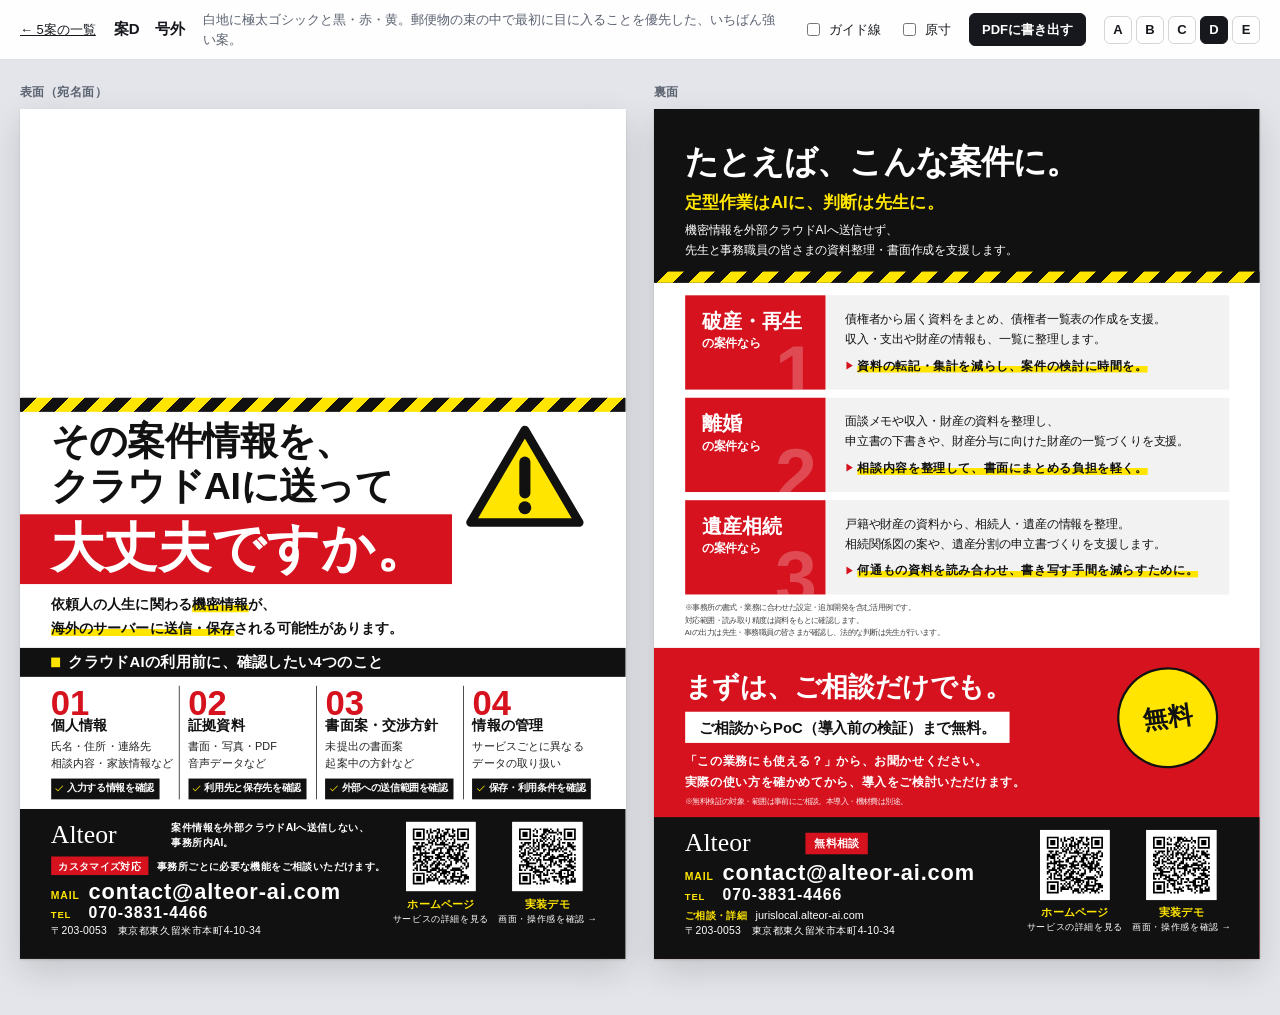
==== commit 9fc9bc71: "案D：表裏の連絡先に住所を追加 Co-Authored-By: Claude Opus 5.5 <noreply@anthropic.com>" ====
--- a/plan-d.html
+++ b/plan-d.html
@@ -27,6 +27,9 @@
   .qrs figcaption b { display: block; color: var(--yel); font-size: 11pt; font-weight: 800; }
   .qrs img.qr { display: block; background: #fff; }
 
+  /* 所在地（表裏共通）：連絡先のいちばん下に1行 */
+  .office { position: absolute; left: 11mm; font-size: 10.5pt; font-weight: 500; line-height: 1.4; letter-spacing: .02em; white-space: nowrap; }
+
   /* ===== 表面 ===== */
   .front .tape { position: absolute; top: 103mm; left: 0; width: 216mm; height: 5mm; }
   .front h1 { position: absolute; top: 110.5mm; left: 11mm; font-size: 38pt; font-weight: 900; line-height: 1.2; letter-spacing: -.01em; white-space: nowrap; }
@@ -44,12 +47,13 @@
   .front .four .ck { display: inline-flex; align-items: center; gap: 1.4mm; margin-top: 2.2mm; padding: .9mm 2mm .9mm 1.8mm; background: var(--k1); color: #fff; font-size: 10pt; font-weight: 700; }
   .front .four .ck::before { content: ""; width: 2.6mm; height: 1.4mm; border-bottom: .5mm solid var(--yel); border-left: .5mm solid var(--yel); transform: translateY(-.4mm) rotate(-45deg); }
 
-  .front .foot { position: absolute; top: 251mm; left: 0; width: 216mm; height: 52mm; background: var(--k1); color: #fff; }
+  .front .foot { position: absolute; top: 249.5mm; left: 0; width: 216mm; height: 53.5mm; background: var(--k1); color: #fff; }
   .front .logo { position: absolute; top: 4.5mm; left: 11mm; font: 400 26pt/1 var(--logo); }
   .front .tag { position: absolute; top: 3.6mm; left: 54mm; font-size: 10.5pt; font-weight: 700; line-height: 1.5; white-space: nowrap; }
-  .front .custom { position: absolute; top: 17.2mm; left: 11mm; display: flex; gap: 3.4mm; font-size: 11pt; font-weight: 600; line-height: 1.45; white-space: nowrap; }
-  .front .custom b { display: grid; place-items: center; padding: 0 3mm; background: var(--red); font-weight: 800; }
-  .front .contact { position: absolute; top: 30mm; left: 11mm; }
+  .front .custom { position: absolute; top: 17mm; left: 11mm; display: flex; align-items: center; gap: 3mm; font-size: 10.5pt; font-weight: 600; line-height: 1.45; white-space: nowrap; }
+  .front .custom b { padding: .6mm 2.6mm; background: var(--red); font-weight: 800; }
+  .front .contact { position: absolute; top: 24.6mm; left: 11mm; }
+  .front .office { top: 41mm; }
   .front .qrs { top: 4.5mm; }
   .front .qr { width: 25mm; height: 25mm; }
 
@@ -61,7 +65,7 @@
   .back .head .lead { margin-top: 1.4mm; font-size: 12pt; line-height: 1.7; }
 
   .back .rows { position: absolute; top: 66.5mm; left: 11mm; display: grid; gap: 3mm; width: 194mm; }
-  .back .row { display: grid; grid-template-columns: 50mm 1fr; height: 35mm; }
+  .back .row { display: grid; grid-template-columns: 50mm 1fr; height: 33.5mm; }
   .back .row .lab { position: relative; overflow: hidden; padding: 5mm 5mm 0 6mm; background: var(--red); color: #fff; }
   .back .row h2 { position: relative; z-index: 1; font-size: 20pt; font-weight: 900; line-height: 1.25; white-space: nowrap; }
   .back .row h2 small { display: block; margin-top: .6mm; font-size: 12pt; font-weight: 700; }
@@ -70,23 +74,24 @@
   .back .row p { font-size: 12pt; line-height: 1.7; }
   .back .row .gain { margin-top: 2.4mm; font-size: 12.5pt; font-weight: 800; }
   .back .row .gain::before { content: "▶"; margin-right: 1.6mm; color: var(--red); font-size: 8.6pt; vertical-align: .4mm; }
-  .back .notes { position: absolute; top: 179.8mm; left: 11mm; color: #444; font-size: 7.6pt; line-height: 1.7; }
+  .back .notes { position: absolute; top: 175.3mm; left: 11mm; color: #444; font-size: 7.6pt; line-height: 1.7; }
 
-  .back .cta { position: absolute; top: 196.5mm; left: 0; width: 216mm; height: 106.5mm; padding: 8mm 11mm 0; background: var(--red); color: #fff; }
+  .back .cta { position: absolute; top: 192mm; left: 0; width: 216mm; height: 111mm; padding: 8mm 11mm 0; background: var(--red); color: #fff; }
   .back .cta h2 { font-size: 27pt; font-weight: 900; line-height: 1.25; }
   .back .cta .free { display: inline-block; margin-top: 3mm; padding: 1.5mm 5mm; background: #fff; color: var(--k1); font-size: 15pt; font-weight: 800; line-height: 1.5; }
   .back .cta .txt { margin-top: 3mm; font-size: 12.5pt; font-weight: 600; line-height: 1.7; }
   .back .cta .small { margin-top: 1mm; font-size: 7.6pt; opacity: .9; }
   .back .badge { position: absolute; top: 7mm; right: 15mm; display: grid; place-items: center; width: 36mm; height: 36mm; border: .9mm solid var(--k1); border-radius: 50%; background: var(--yel); color: var(--k1); font-size: 25pt; font-weight: 900; letter-spacing: .04em; transform: rotate(-8deg); }
 
-  .back .band { position: absolute; top: 60.5mm; left: 0; width: 216mm; height: 46mm; background: var(--k1); }
+  .back .band { position: absolute; top: 60.5mm; left: 0; width: 216mm; height: 50.5mm; background: var(--k1); }
   .back .band .logo { position: absolute; top: 4.5mm; left: 11mm; font: 400 26pt/1 var(--logo); }
   .back .band .free2 { position: absolute; top: 5.6mm; left: 54mm; padding: .8mm 3.2mm; background: var(--red); font-size: 11pt; font-weight: 800; line-height: 1.5; }
-  .back .band .contact { position: absolute; top: 15.4mm; left: 11mm; }
-  .back .band .web { position: absolute; top: 32.4mm; left: 11mm; display: flex; align-items: baseline; gap: 3mm; font-size: 11pt; line-height: 1.5; white-space: nowrap; }
+  .back .band .contact { position: absolute; top: 15mm; left: 11mm; }
+  .back .band .web { position: absolute; top: 32mm; left: 11mm; display: flex; align-items: baseline; gap: 3mm; font-size: 11pt; line-height: 1.5; white-space: nowrap; }
   .back .band .web b { color: var(--yel); font-size: 10.5pt; font-weight: 800; }
+  .back .office { top: 38mm; }
   .back .qrs { top: 4.5mm; }
-  .back .qr { width: 22.5mm; height: 22.5mm; }
+  .back .qr { width: 25mm; height: 25mm; }
 </style>
 </head>
 <body data-plan="D" data-name="号外" data-note="白地に極太ゴシックと黒・赤・黄。郵便物の束の中で最初に目に入ることを優先した、いちばん強い案。">
@@ -110,11 +115,12 @@
   <div class="foot">
     <span class="logo">Alteor</span>
     <p class="tag">案件情報を外部クラウドAIへ送信しない、<br>事務所内AI。</p>
-    <p class="custom"><b>カスタマイズ対応</b><span>事務所ごとに必要な機能を<br>ご相談いただけます。</span></p>
+    <p class="custom"><b>カスタマイズ対応</b><span>事務所ごとに必要な機能をご相談いただけます。</span></p>
     <dl class="contact">
       <dt>MAIL</dt><dd class="m">contact@alteor-ai.com</dd>
       <dt class="s">TEL</dt><dd class="t">070-3831-4466</dd>
     </dl>
+    <p class="office">〒203-0053　東京都東久留米市本町4-10-34</p>
     <div class="qrs">
       <figure><img class="qr" src="assets/qr-lp.svg" alt="ホームページ（jurislocal.alteor-ai.com）のQRコード"><figcaption><b>ホームページ</b>サービスの詳細を見る</figcaption></figure>
       <figure><img class="qr" src="assets/qr-demo.svg" alt="実装デモ（jurislocal-demo.alteor-ai.com）のQRコード"><figcaption><b>実装デモ</b>画面・操作感を確認 →</figcaption></figure>
@@ -170,6 +176,7 @@
         <dt class="s">TEL</dt><dd class="t">070-3831-4466</dd>
       </dl>
       <p class="web"><b>ご相談・詳細</b><span>jurislocal.alteor-ai.com</span></p>
+      <p class="office">〒203-0053　東京都東久留米市本町4-10-34</p>
       <div class="qrs">
         <figure><img class="qr" src="assets/qr-lp.svg" alt="ホームページ（jurislocal.alteor-ai.com）のQRコード"><figcaption><b>ホームページ</b>サービスの詳細を見る</figcaption></figure>
         <figure><img class="qr" src="assets/qr-demo.svg" alt="実装デモ（jurislocal-demo.alteor-ai.com）のQRコード"><figcaption><b>実装デモ</b>画面・操作感を確認 →</figcaption></figure>
